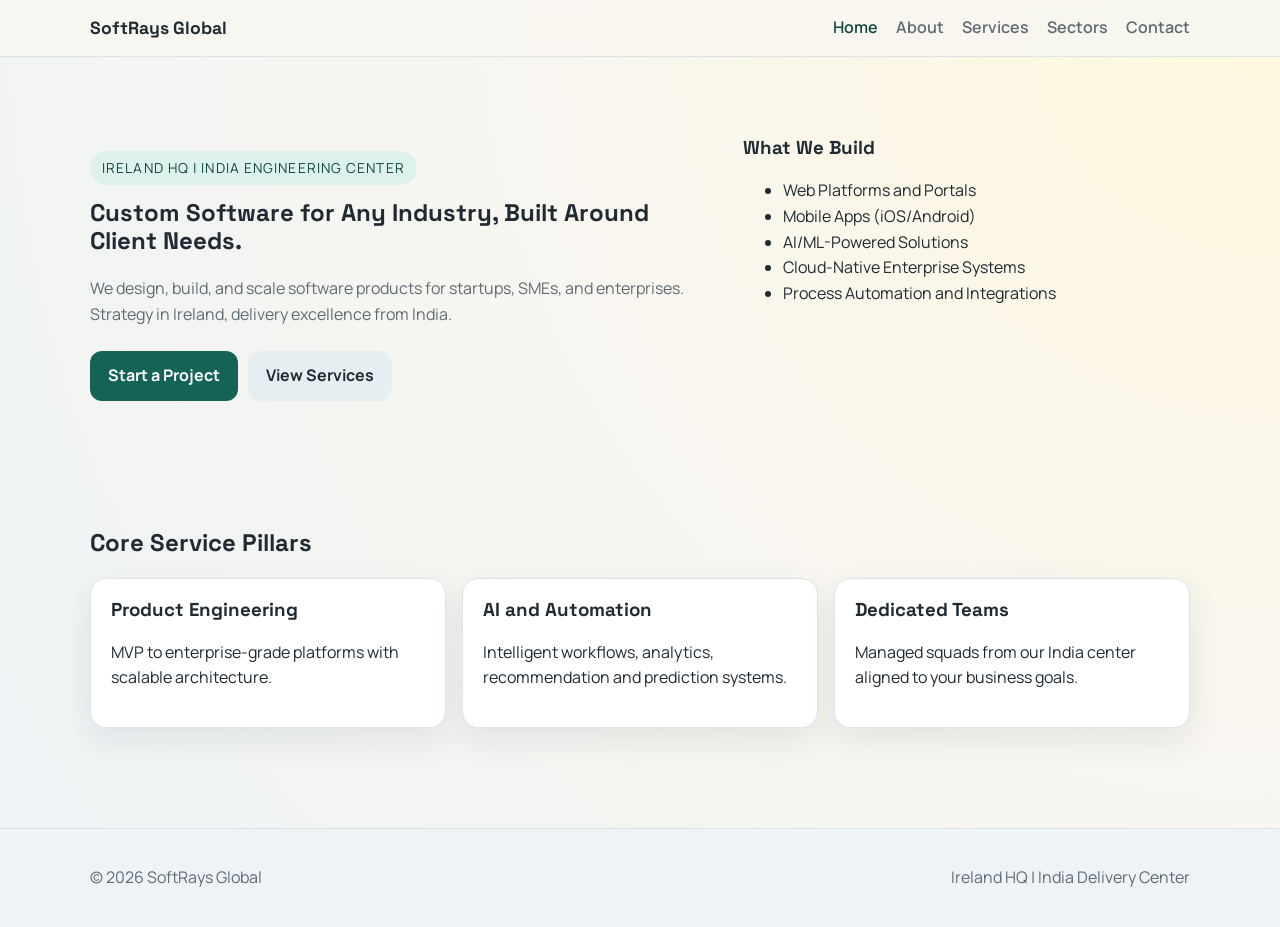
==== index.html @ 31a39e9b "Initial SoftRays website scaffold" ====
<!DOCTYPE html>
<html lang="en">
  <head>
    <meta charset="UTF-8" />
    <meta name="viewport" content="width=device-width, initial-scale=1.0" />
    <title>SoftRays Global | Software Built for Every Sector</title>
    <link rel="preconnect" href="https://fonts.googleapis.com" />
    <link rel="preconnect" href="https://fonts.gstatic.com" crossorigin />
    <link href="https://fonts.googleapis.com/css2?family=Space+Grotesk:wght@400;500;700&family=Manrope:wght@400;500;600&display=swap" rel="stylesheet" />
    <link rel="stylesheet" href="assets/css/styles.css" />
  </head>
  <body>
    <header class="site-header">
      <div class="container nav-wrap">
        <a class="brand" href="index.html">SoftRays Global</a>
        <button class="menu-toggle" aria-label="Toggle navigation">Menu</button>
        <nav class="site-nav">
          <a href="index.html" class="active">Home</a>
          <a href="pages/about.html">About</a>
          <a href="pages/services.html">Services</a>
          <a href="pages/sectors.html">Sectors</a>
          <a href="pages/contact.html">Contact</a>
        </nav>
      </div>
    </header>

    <main>
      <section class="hero">
        <div class="container hero-grid">
          <div>
            <p class="kicker">Ireland HQ | India Engineering Center</p>
            <h1>Custom Software for Any Industry, Built Around Client Needs.</h1>
            <p class="lead">
              We design, build, and scale software products for startups, SMEs, and enterprises.
              Strategy in Ireland, delivery excellence from India.
            </p>
            <div class="cta-row">
              <a class="btn" href="pages/contact.html">Start a Project</a>
              <a class="btn btn-light" href="pages/services.html">View Services</a>
            </div>
          </div>
          <div class="hero-card">
            <h3>What We Build</h3>
            <ul>
              <li>Web Platforms and Portals</li>
              <li>Mobile Apps (iOS/Android)</li>
              <li>AI/ML-Powered Solutions</li>
              <li>Cloud-Native Enterprise Systems</li>
              <li>Process Automation and Integrations</li>
            </ul>
          </div>
        </div>
      </section>

      <section class="section">
        <div class="container">
          <h2>Core Service Pillars</h2>
          <div class="cards">
            <article class="card">
              <h3>Product Engineering</h3>
              <p>MVP to enterprise-grade platforms with scalable architecture.</p>
            </article>
            <article class="card">
              <h3>AI and Automation</h3>
              <p>Intelligent workflows, analytics, recommendation and prediction systems.</p>
            </article>
            <article class="card">
              <h3>Dedicated Teams</h3>
              <p>Managed squads from our India center aligned to your business goals.</p>
            </article>
          </div>
        </div>
      </section>
    </main>

    <footer class="site-footer">
      <div class="container footer-grid">
        <p>© 2026 SoftRays Global</p>
        <p>Ireland HQ | India Delivery Center</p>
      </div>
    </footer>

    <script src="assets/js/main.js"></script>
  </body>
</html>
---- assets/css/styles.css ----
:root {
  --bg: #f8f6ef;
  --surface: #ffffff;
  --ink: #1f2a33;
  --muted: #5f6b73;
  --brand: #146356;
  --brand-strong: #0f4a40;
  --accent: #f4b400;
  --line: #dde4e8;
  --radius: 16px;
  --shadow: 0 12px 32px rgba(16, 29, 35, 0.08);
}

* { box-sizing: border-box; }
html, body { margin: 0; padding: 0; }
body {
  font-family: "Manrope", sans-serif;
  color: var(--ink);
  background: radial-gradient(circle at top right, #fff8dd 0%, var(--bg) 45%, #eef3f6 100%);
  line-height: 1.6;
}

h1, h2, h3 { font-family: "Space Grotesk", sans-serif; line-height: 1.2; margin-top: 0; }
a { color: inherit; text-decoration: none; }

.container { width: min(1100px, 92%); margin: 0 auto; }
.section { padding: 72px 0; }

.site-header {
  position: sticky;
  top: 0;
  z-index: 10;
  backdrop-filter: blur(6px);
  background: rgba(248, 246, 239, 0.88);
  border-bottom: 1px solid var(--line);
}

.nav-wrap {
  display: flex;
  align-items: center;
  justify-content: space-between;
  padding: 14px 0;
}

.brand { font-family: "Space Grotesk", sans-serif; font-weight: 700; font-size: 1.1rem; }
.site-nav { display: flex; gap: 18px; }
.site-nav a { color: var(--muted); font-weight: 600; }
.site-nav a.active, .site-nav a:hover { color: var(--brand-strong); }

.menu-toggle {
  display: none;
  border: 1px solid var(--line);
  border-radius: 999px;
  padding: 8px 14px;
  background: var(--surface);
}

.hero { padding: 80px 0 56px; }
.hero-grid {
  display: grid;
  gap: 28px;
  grid-template-columns: 1.4fr 1fr;
  align-items: start;
}

.kicker {
  display: inline-block;
  font-size: 0.86rem;
  text-transform: uppercase;
  letter-spacing: 0.08em;
  color: var(--brand-strong);
  background: #def2ed;
  border-radius: 999px;
  padding: 6px 12px;
}

.lead { color: var(--muted); max-width: 60ch; }
.cta-row { margin-top: 24px; display: flex; gap: 10px; flex-wrap: wrap; }

.btn {
  display: inline-block;
  background: var(--brand);
  color: #fff;
  border-radius: 12px;
  padding: 12px 18px;
  font-weight: 700;
  border: 0;
  cursor: pointer;
}

.btn:hover { background: var(--brand-strong); }
.btn-light { background: #e7eef2; color: var(--ink); }
.btn-light:hover { background: #d7e1e8; }

.cards {
  display: grid;
  grid-template-columns: repeat(3, minmax(0, 1fr));
  gap: 16px;
}

.card {
  background: var(--surface);
  border: 1px solid var(--line);
  border-radius: var(--radius);
  box-shadow: var(--shadow);
  padding: 20px;
}

.card ul { padding-left: 18px; margin: 0; }
.split { display: grid; grid-template-columns: 1.2fr 1fr; gap: 24px; }

.contact-form { display: grid; gap: 12px; }
label { display: grid; gap: 6px; font-weight: 600; color: var(--muted); }
input, textarea {
  width: 100%;
  border: 1px solid var(--line);
  border-radius: 10px;
  padding: 10px 12px;
  font: inherit;
}

.form-note { margin: 0; color: var(--brand-strong); font-weight: 600; min-height: 1.2em; }

.site-footer {
  border-top: 1px solid var(--line);
  background: #eef3f6;
  margin-top: 28px;
}
.footer-grid {
  display: flex;
  justify-content: space-between;
  gap: 12px;
  padding: 20px 0;
  color: var(--muted);
  flex-wrap: wrap;
}

@media (max-width: 920px) {
  .hero-grid, .split, .cards { grid-template-columns: 1fr 1fr; }
}

@media (max-width: 700px) {
  .menu-toggle { display: inline-block; }
  .site-nav {
    position: absolute;
    top: 62px;
    right: 4%;
    display: none;
    flex-direction: column;
    background: var(--surface);
    border: 1px solid var(--line);
    border-radius: 12px;
    padding: 12px;
    min-width: 180px;
    box-shadow: var(--shadow);
  }
  .site-nav.open { display: flex; }
  .hero-grid, .split, .cards { grid-template-columns: 1fr; }
}
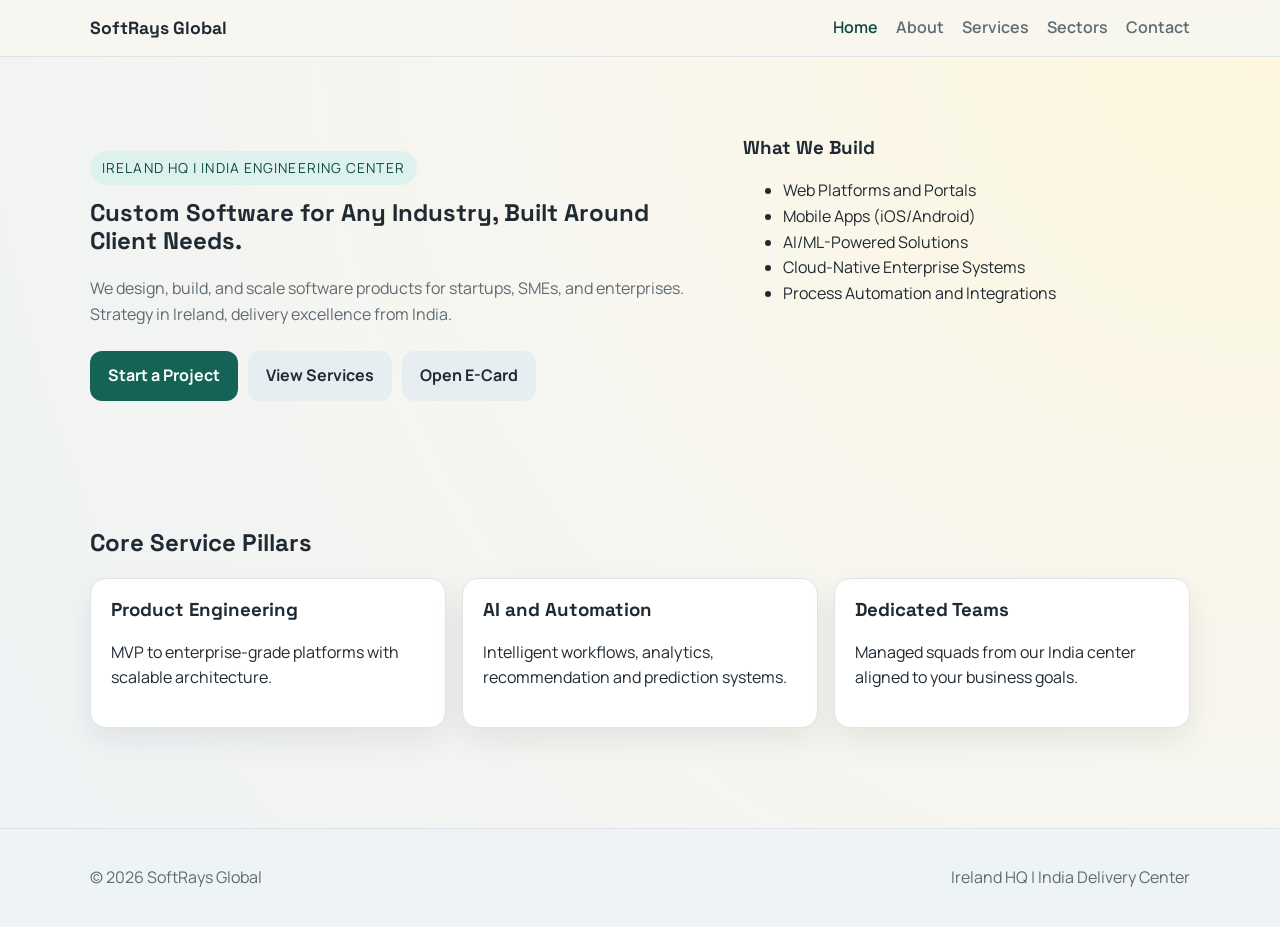
==== commit 5103711e: "Add marketing kit: e-card, QR code, printable visiting card" ====
--- a/index.html
+++ b/index.html
@@ -37,6 +37,7 @@
             <div class="cta-row">
               <a class="btn" href="pages/contact.html">Start a Project</a>
               <a class="btn btn-light" href="pages/services.html">View Services</a>
+              <a class="btn btn-light" href="pages/ecard.html">Open E-Card</a>
             </div>
           </div>
           <div class="hero-card">
--- a/assets/css/styles.css
+++ b/assets/css/styles.css
@@ -135,8 +135,57 @@
   flex-wrap: wrap;
 }
 
+.ecard-layout {
+  display: grid;
+  grid-template-columns: 1.2fr 0.8fr;
+  gap: 18px;
+  align-items: start;
+}
+
+.qr-image {
+  width: 100%;
+  max-width: 280px;
+  border-radius: 12px;
+  border: 1px solid var(--line);
+  background: #fff;
+  padding: 10px;
+}
+
+.tiny {
+  font-size: 0.85rem;
+  color: var(--muted);
+  word-break: break-all;
+}
+
+.visit-card-grid {
+  display: grid;
+  grid-template-columns: repeat(2, minmax(260px, 1fr));
+  gap: 16px;
+}
+
+.visit-card {
+  background: #fff;
+  border: 1px solid var(--line);
+  border-radius: 14px;
+  padding: 24px;
+  min-height: 220px;
+  box-shadow: var(--shadow);
+}
+
+.visit-card.front {
+  background: linear-gradient(145deg, #e7fff8 0%, #c8f0e5 100%);
+}
+
+.mini-qr {
+  width: 120px;
+  height: 120px;
+  border: 1px solid var(--line);
+  border-radius: 10px;
+}
+
 @media (max-width: 920px) {
   .hero-grid, .split, .cards { grid-template-columns: 1fr 1fr; }
+  .ecard-layout { grid-template-columns: 1fr; }
 }
 
 @media (max-width: 700px) {
@@ -156,4 +205,13 @@
   }
   .site-nav.open { display: flex; }
   .hero-grid, .split, .cards { grid-template-columns: 1fr; }
-}
+  .visit-card-grid { grid-template-columns: 1fr; }
+}
+
+@media print {
+  .no-print { display: none !important; }
+  body { background: #fff; }
+  .section { padding: 0; }
+  .visit-card-grid { gap: 10px; }
+  .visit-card { box-shadow: none; }
+}
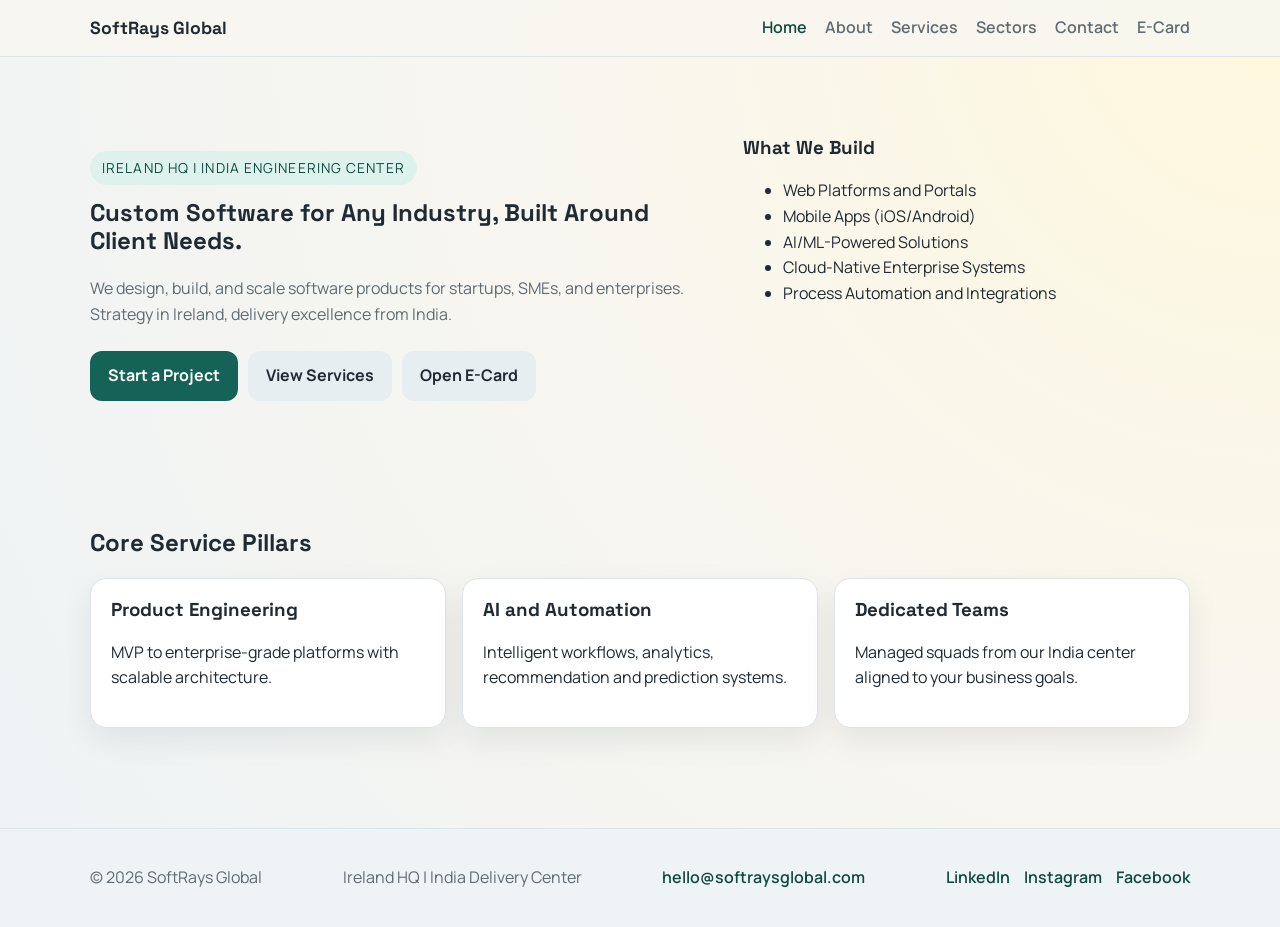
==== commit 541dfe3c: "Add business email and social links across website" ====
--- a/index.html
+++ b/index.html
@@ -20,6 +20,7 @@
           <a href="pages/services.html">Services</a>
           <a href="pages/sectors.html">Sectors</a>
           <a href="pages/contact.html">Contact</a>
+          <a href="pages/ecard.html">E-Card</a>
         </nav>
       </div>
     </header>
@@ -78,6 +79,14 @@
       <div class="container footer-grid">
         <p>© 2026 SoftRays Global</p>
         <p>Ireland HQ | India Delivery Center</p>
+        <p class="footer-links">
+          <a href="mailto:hello@softraysglobal.com">hello@softraysglobal.com</a>
+        </p>
+        <p class="social-links">
+          <a href="https://www.linkedin.com/company/softrays-global/" target="_blank" rel="noopener noreferrer">LinkedIn</a>
+          <a href="https://www.instagram.com/softraysglobal/" target="_blank" rel="noopener noreferrer">Instagram</a>
+          <a href="https://www.facebook.com/softraysglobal/" target="_blank" rel="noopener noreferrer">Facebook</a>
+        </p>
       </div>
     </footer>
 
--- a/assets/css/styles.css
+++ b/assets/css/styles.css
@@ -132,6 +132,18 @@
   gap: 12px;
   padding: 20px 0;
   color: var(--muted);
+  flex-wrap: wrap;
+}
+
+.footer-links a,
+.social-links a {
+  color: var(--brand-strong);
+  font-weight: 600;
+}
+
+.social-links {
+  display: flex;
+  gap: 14px;
   flex-wrap: wrap;
 }
 
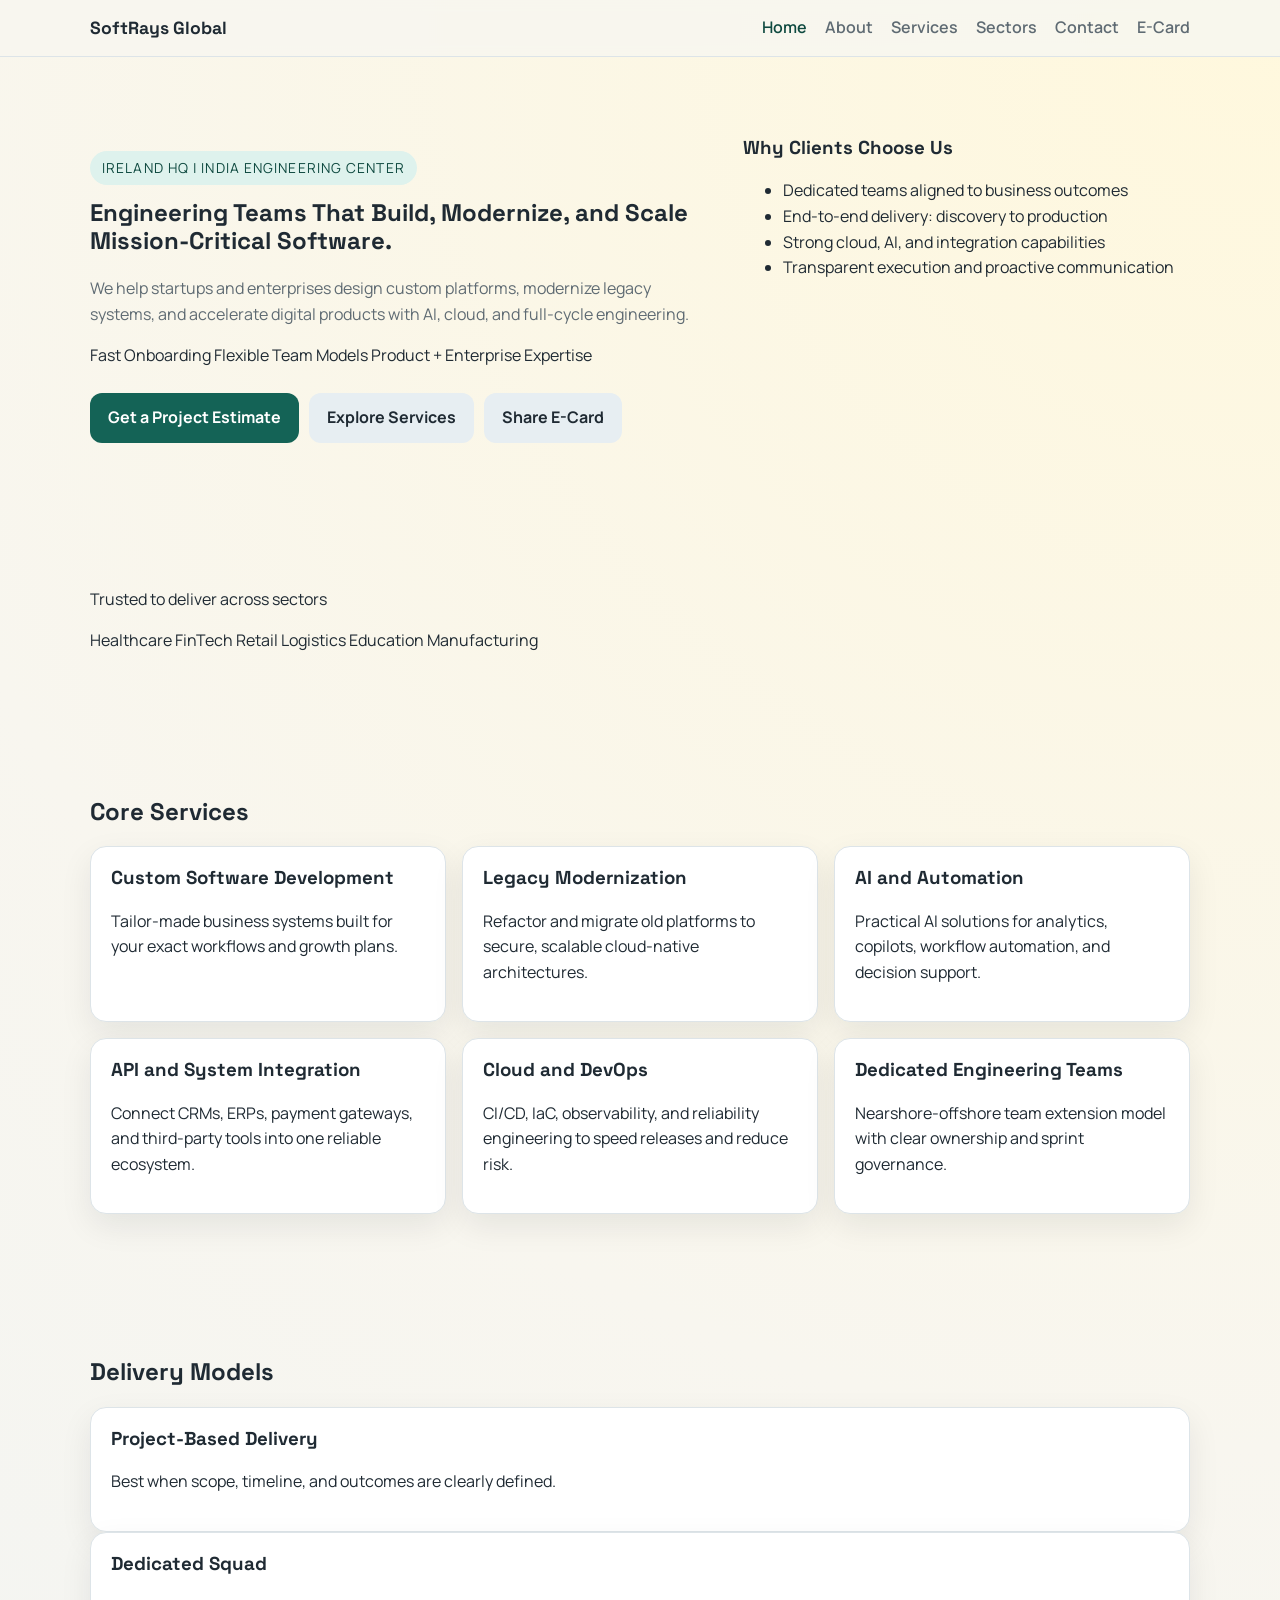
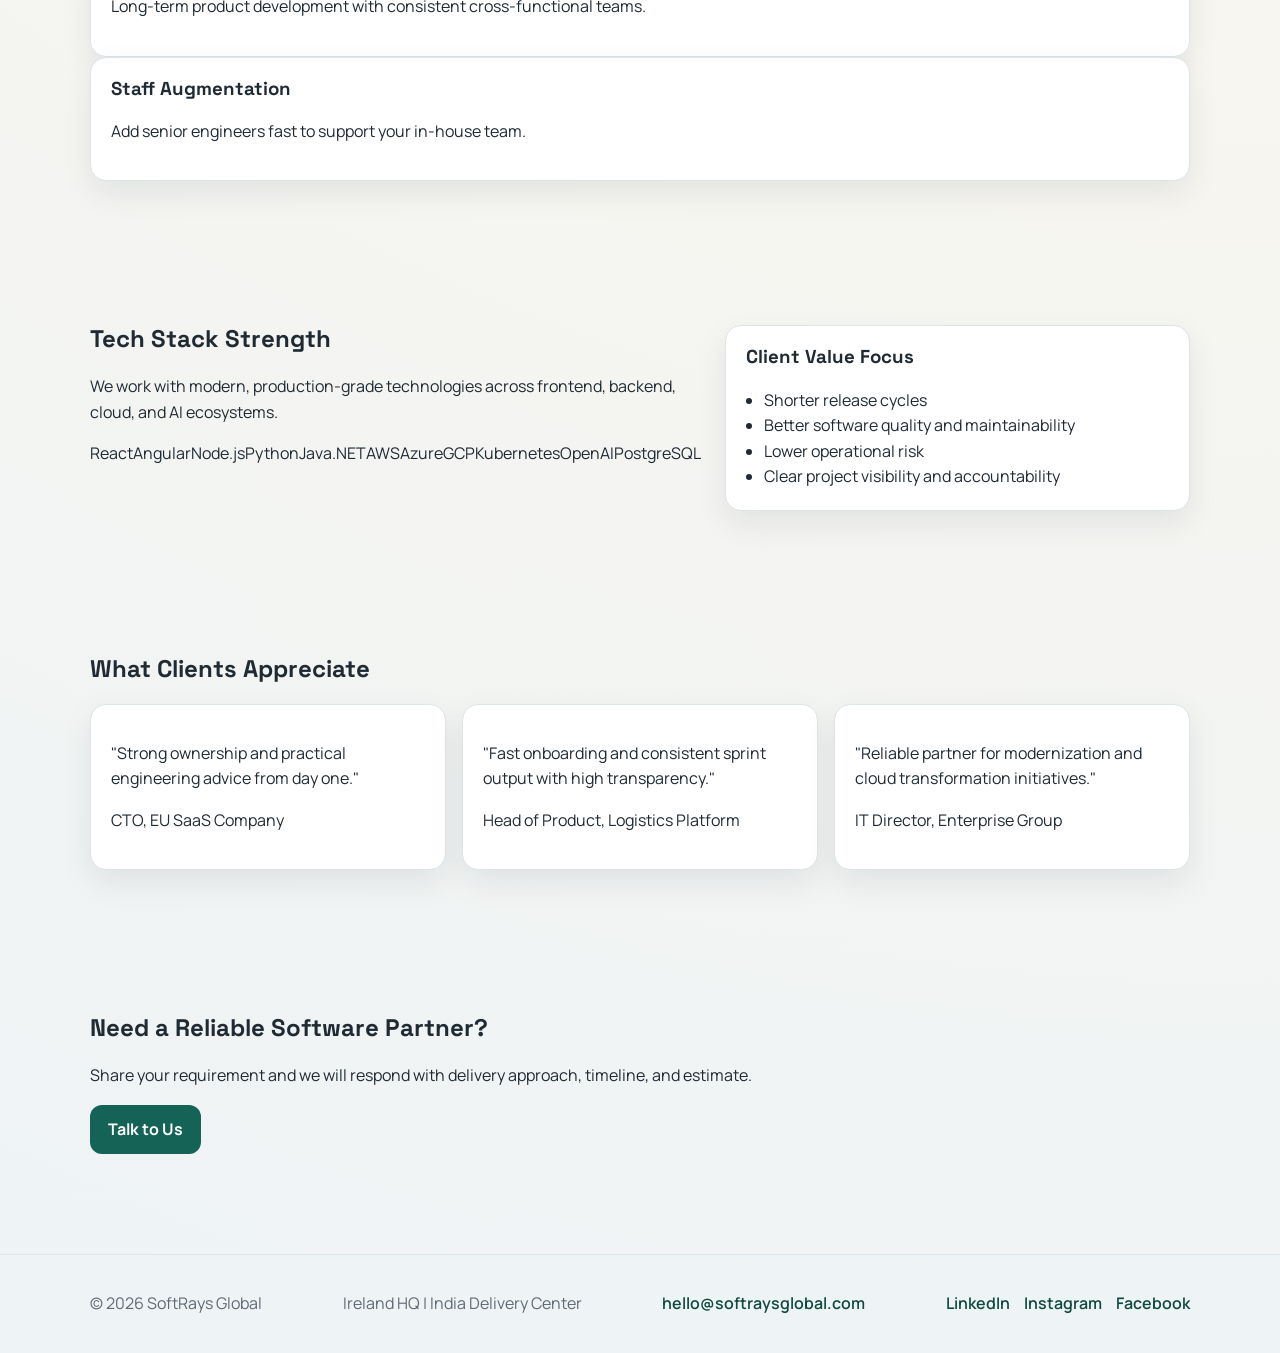
==== commit 0d5486f6: "Bust CSS cache with versioned stylesheet URLs" ====
--- a/index.html
+++ b/index.html
@@ -3,11 +3,11 @@
   <head>
     <meta charset="UTF-8" />
     <meta name="viewport" content="width=device-width, initial-scale=1.0" />
-    <title>SoftRays Global | Software Built for Every Sector</title>
+    <title>SoftRays Global | Custom Software Development Partner</title>
     <link rel="preconnect" href="https://fonts.googleapis.com" />
     <link rel="preconnect" href="https://fonts.gstatic.com" crossorigin />
     <link href="https://fonts.googleapis.com/css2?family=Space+Grotesk:wght@400;500;700&family=Manrope:wght@400;500;600&display=swap" rel="stylesheet" />
-    <link rel="stylesheet" href="assets/css/styles.css" />
+    <link rel="stylesheet" href="assets/css/styles.css?v=20260314" />
   </head>
   <body>
     <header class="site-header">
@@ -26,51 +26,115 @@
     </header>
 
     <main>
-      <section class="hero">
+      <section class="hero hero-pro">
         <div class="container hero-grid">
           <div>
             <p class="kicker">Ireland HQ | India Engineering Center</p>
-            <h1>Custom Software for Any Industry, Built Around Client Needs.</h1>
+            <h1>Engineering Teams That Build, Modernize, and Scale Mission-Critical Software.</h1>
             <p class="lead">
-              We design, build, and scale software products for startups, SMEs, and enterprises.
-              Strategy in Ireland, delivery excellence from India.
+              We help startups and enterprises design custom platforms, modernize legacy systems, and accelerate digital products with AI, cloud, and full-cycle engineering.
             </p>
+            <div class="hero-metrics">
+              <span>Fast Onboarding</span>
+              <span>Flexible Team Models</span>
+              <span>Product + Enterprise Expertise</span>
+            </div>
             <div class="cta-row">
-              <a class="btn" href="pages/contact.html">Start a Project</a>
-              <a class="btn btn-light" href="pages/services.html">View Services</a>
-              <a class="btn btn-light" href="pages/ecard.html">Open E-Card</a>
+              <a class="btn" href="pages/contact.html">Get a Project Estimate</a>
+              <a class="btn btn-light" href="pages/services.html">Explore Services</a>
+              <a class="btn btn-light" href="pages/ecard.html">Share E-Card</a>
             </div>
           </div>
-          <div class="hero-card">
-            <h3>What We Build</h3>
+          <aside class="hero-card proof-card">
+            <h3>Why Clients Choose Us</h3>
             <ul>
-              <li>Web Platforms and Portals</li>
-              <li>Mobile Apps (iOS/Android)</li>
-              <li>AI/ML-Powered Solutions</li>
-              <li>Cloud-Native Enterprise Systems</li>
-              <li>Process Automation and Integrations</li>
+              <li>Dedicated teams aligned to business outcomes</li>
+              <li>End-to-end delivery: discovery to production</li>
+              <li>Strong cloud, AI, and integration capabilities</li>
+              <li>Transparent execution and proactive communication</li>
             </ul>
+          </aside>
+        </div>
+      </section>
+
+      <section class="section trust-strip">
+        <div class="container">
+          <p class="muted-center">Trusted to deliver across sectors</p>
+          <div class="logo-pill-row">
+            <span>Healthcare</span>
+            <span>FinTech</span>
+            <span>Retail</span>
+            <span>Logistics</span>
+            <span>Education</span>
+            <span>Manufacturing</span>
           </div>
         </div>
       </section>
 
       <section class="section">
         <div class="container">
-          <h2>Core Service Pillars</h2>
+          <h2>Core Services</h2>
           <div class="cards">
-            <article class="card">
-              <h3>Product Engineering</h3>
-              <p>MVP to enterprise-grade platforms with scalable architecture.</p>
-            </article>
-            <article class="card">
-              <h3>AI and Automation</h3>
-              <p>Intelligent workflows, analytics, recommendation and prediction systems.</p>
-            </article>
-            <article class="card">
-              <h3>Dedicated Teams</h3>
-              <p>Managed squads from our India center aligned to your business goals.</p>
-            </article>
+            <article class="card"><h3>Custom Software Development</h3><p>Tailor-made business systems built for your exact workflows and growth plans.</p></article>
+            <article class="card"><h3>Legacy Modernization</h3><p>Refactor and migrate old platforms to secure, scalable cloud-native architectures.</p></article>
+            <article class="card"><h3>AI and Automation</h3><p>Practical AI solutions for analytics, copilots, workflow automation, and decision support.</p></article>
+            <article class="card"><h3>API and System Integration</h3><p>Connect CRMs, ERPs, payment gateways, and third-party tools into one reliable ecosystem.</p></article>
+            <article class="card"><h3>Cloud and DevOps</h3><p>CI/CD, IaC, observability, and reliability engineering to speed releases and reduce risk.</p></article>
+            <article class="card"><h3>Dedicated Engineering Teams</h3><p>Nearshore-offshore team extension model with clear ownership and sprint governance.</p></article>
           </div>
+        </div>
+      </section>
+
+      <section class="section section-alt">
+        <div class="container">
+          <h2>Delivery Models</h2>
+          <div class="model-grid">
+            <article class="card"><h3>Project-Based Delivery</h3><p>Best when scope, timeline, and outcomes are clearly defined.</p></article>
+            <article class="card"><h3>Dedicated Squad</h3><p>Long-term product development with consistent cross-functional teams.</p></article>
+            <article class="card"><h3>Staff Augmentation</h3><p>Add senior engineers fast to support your in-house team.</p></article>
+          </div>
+        </div>
+      </section>
+
+      <section class="section">
+        <div class="container split">
+          <div>
+            <h2>Tech Stack Strength</h2>
+            <p>We work with modern, production-grade technologies across frontend, backend, cloud, and AI ecosystems.</p>
+            <div class="chip-row">
+              <span>React</span><span>Angular</span><span>Node.js</span><span>Python</span><span>Java</span><span>.NET</span><span>AWS</span><span>Azure</span><span>GCP</span><span>Kubernetes</span><span>OpenAI</span><span>PostgreSQL</span>
+            </div>
+          </div>
+          <div class="card">
+            <h3>Client Value Focus</h3>
+            <ul>
+              <li>Shorter release cycles</li>
+              <li>Better software quality and maintainability</li>
+              <li>Lower operational risk</li>
+              <li>Clear project visibility and accountability</li>
+            </ul>
+          </div>
+        </div>
+      </section>
+
+      <section class="section section-alt">
+        <div class="container">
+          <h2>What Clients Appreciate</h2>
+          <div class="cards">
+            <article class="card quote"><p>"Strong ownership and practical engineering advice from day one."</p><p class="muted">CTO, EU SaaS Company</p></article>
+            <article class="card quote"><p>"Fast onboarding and consistent sprint output with high transparency."</p><p class="muted">Head of Product, Logistics Platform</p></article>
+            <article class="card quote"><p>"Reliable partner for modernization and cloud transformation initiatives."</p><p class="muted">IT Director, Enterprise Group</p></article>
+          </div>
+        </div>
+      </section>
+
+      <section class="section">
+        <div class="container cta-band">
+          <div>
+            <h2>Need a Reliable Software Partner?</h2>
+            <p>Share your requirement and we will respond with delivery approach, timeline, and estimate.</p>
+          </div>
+          <a class="btn" href="pages/contact.html">Talk to Us</a>
         </div>
       </section>
     </main>
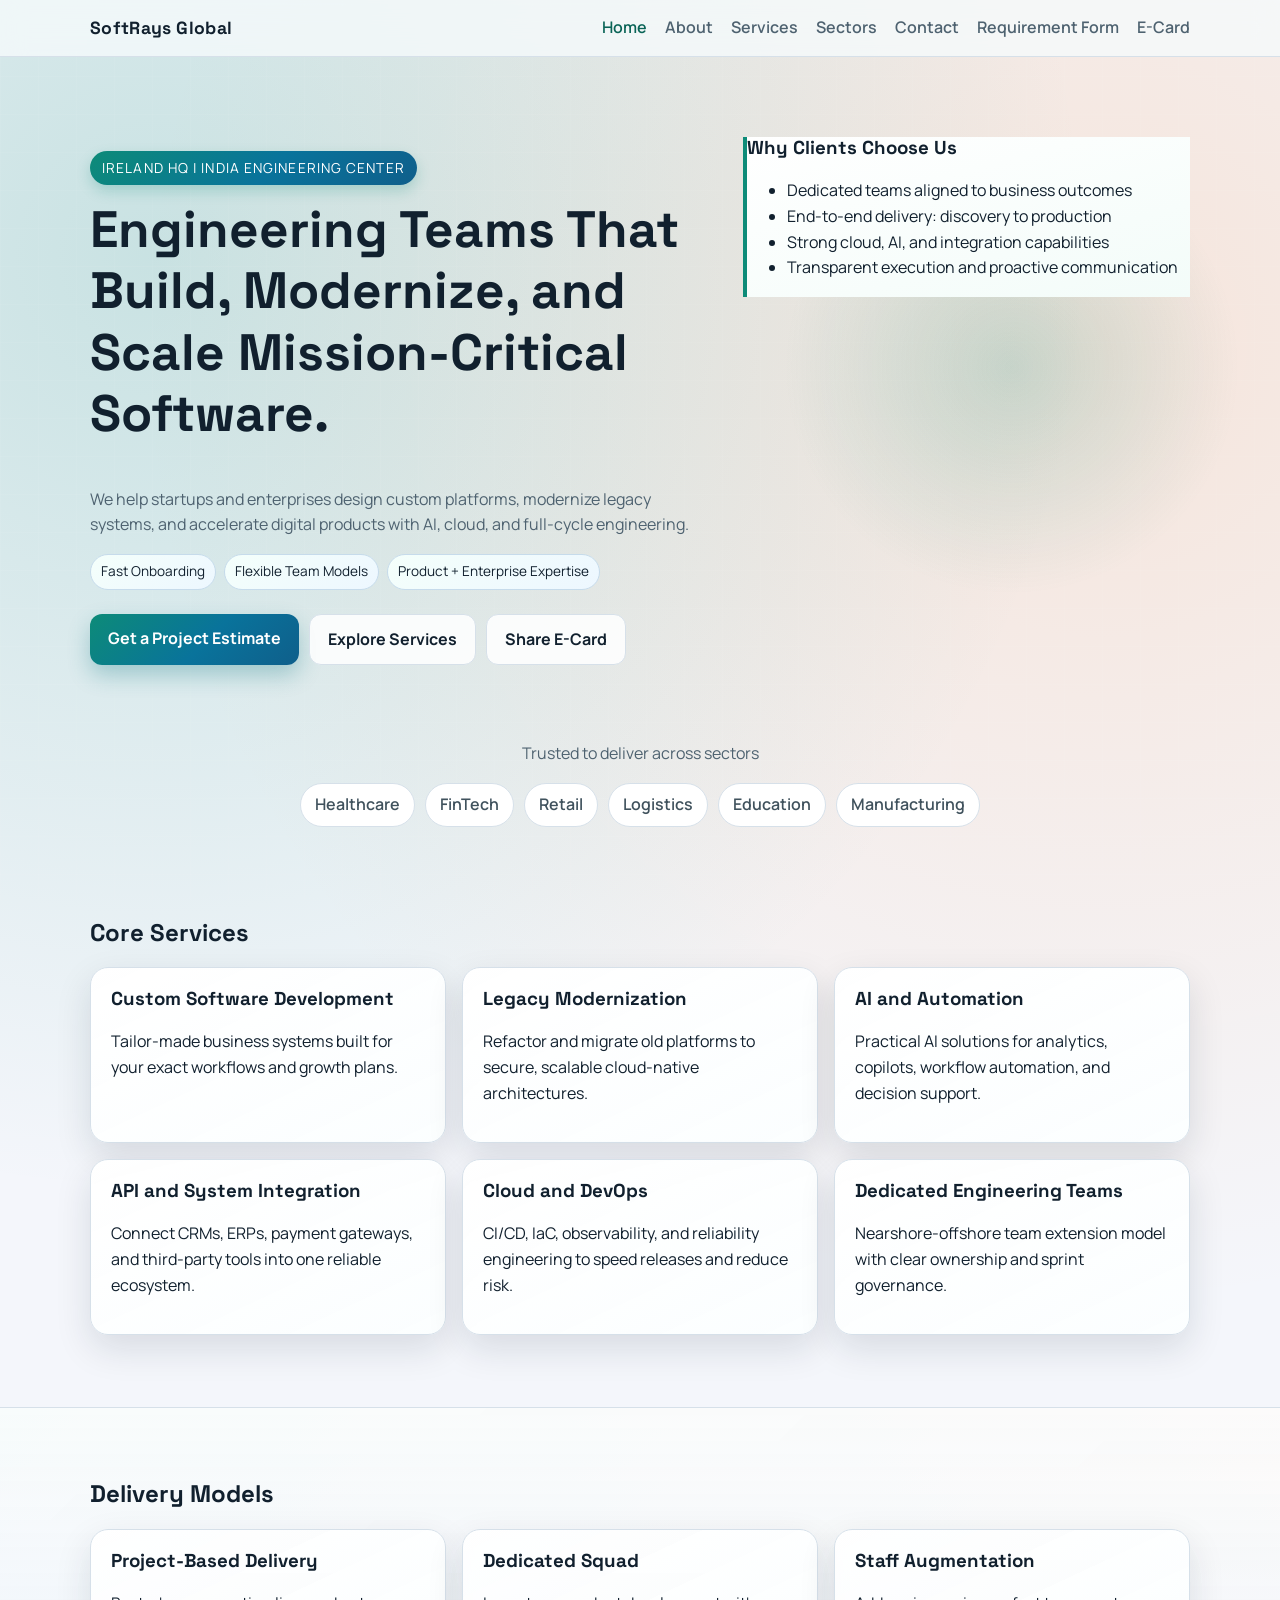
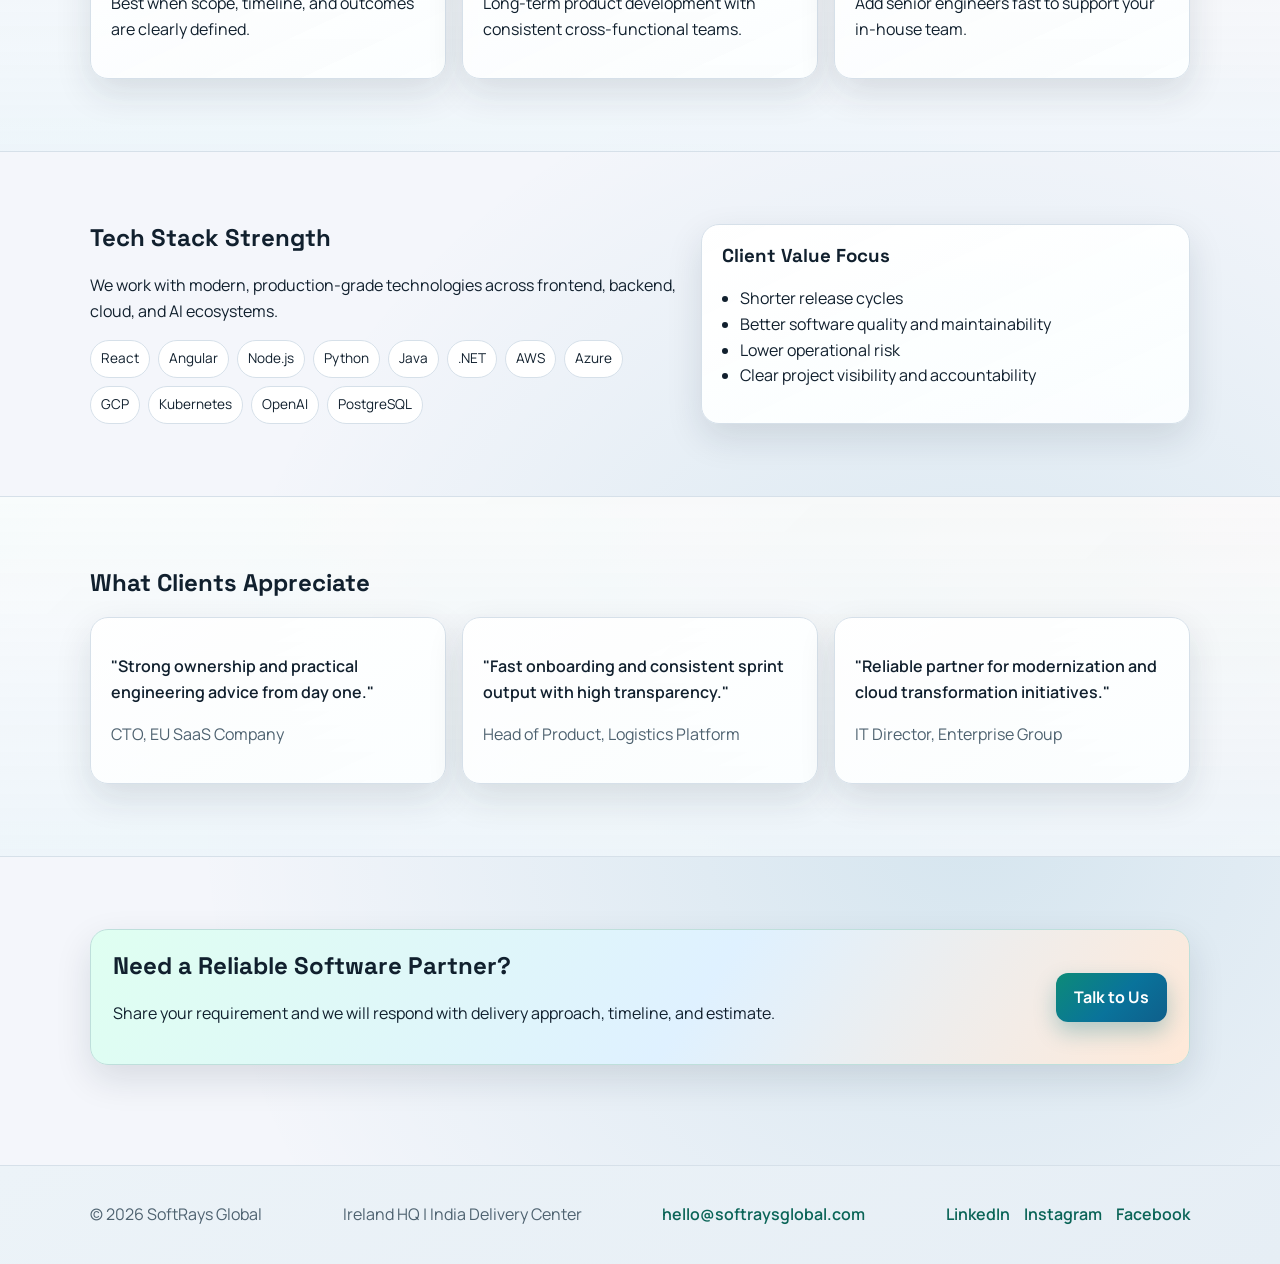
==== commit c0af9294: "Add client requirement form page with structured project intake" ====
--- a/index.html
+++ b/index.html
@@ -20,6 +20,7 @@
           <a href="pages/services.html">Services</a>
           <a href="pages/sectors.html">Sectors</a>
           <a href="pages/contact.html">Contact</a>
+          <a href="pages/requirements.html">Requirement Form</a>
           <a href="pages/ecard.html">E-Card</a>
         </nav>
       </div>
--- a/assets/css/styles.css
+++ b/assets/css/styles.css
@@ -1,14 +1,17 @@
 :root {
-  --bg: #f8f6ef;
+  --bg: #f4f6fb;
   --surface: #ffffff;
-  --ink: #1f2a33;
-  --muted: #5f6b73;
-  --brand: #146356;
-  --brand-strong: #0f4a40;
-  --accent: #f4b400;
-  --line: #dde4e8;
-  --radius: 16px;
-  --shadow: 0 12px 32px rgba(16, 29, 35, 0.08);
+  --ink: #11202e;
+  --muted: #4e6270;
+  --brand: #0d8b78;
+  --brand-strong: #0a6457;
+  --accent: #ff8a36;
+  --line: #d6e0e9;
+  --radius: 18px;
+  --shadow: 0 14px 36px rgba(17, 33, 46, 0.12);
+  --shadow-hover: 0 18px 44px rgba(17, 33, 46, 0.18);
+  --gradient-main: linear-gradient(135deg, #0d8b78 0%, #09739b 55%, #0f5f8b 100%);
+  --gradient-soft: linear-gradient(135deg, rgba(13, 139, 120, 0.1), rgba(255, 138, 54, 0.12));
 }
 
 * { box-sizing: border-box; }
@@ -16,8 +19,26 @@
 body {
   font-family: "Manrope", sans-serif;
   color: var(--ink);
-  background: radial-gradient(circle at top right, #fff8dd 0%, var(--bg) 45%, #eef3f6 100%);
+  background:
+    radial-gradient(circle at 12% 9%, rgba(13, 139, 120, 0.19) 0%, rgba(13, 139, 120, 0) 33%),
+    radial-gradient(circle at 86% 12%, rgba(255, 138, 54, 0.16) 0%, rgba(255, 138, 54, 0) 35%),
+    radial-gradient(circle at 76% 84%, rgba(6, 115, 156, 0.13) 0%, rgba(6, 115, 156, 0) 30%),
+    var(--bg);
   line-height: 1.6;
+  position: relative;
+}
+
+body::before {
+  content: "";
+  position: fixed;
+  inset: 0;
+  background-image:
+    linear-gradient(rgba(255, 255, 255, 0.34) 1px, transparent 1px),
+    linear-gradient(90deg, rgba(255, 255, 255, 0.28) 1px, transparent 1px);
+  background-size: 38px 38px;
+  opacity: 0.18;
+  pointer-events: none;
+  z-index: -1;
 }
 
 h1, h2, h3 { font-family: "Space Grotesk", sans-serif; line-height: 1.2; margin-top: 0; }
@@ -30,8 +51,8 @@
   position: sticky;
   top: 0;
   z-index: 10;
-  backdrop-filter: blur(6px);
-  background: rgba(248, 246, 239, 0.88);
+  backdrop-filter: blur(12px);
+  background: rgba(246, 250, 252, 0.8);
   border-bottom: 1px solid var(--line);
 }
 
@@ -42,7 +63,12 @@
   padding: 14px 0;
 }
 
-.brand { font-family: "Space Grotesk", sans-serif; font-weight: 700; font-size: 1.1rem; }
+.brand {
+  font-family: "Space Grotesk", sans-serif;
+  font-weight: 700;
+  font-size: 1.1rem;
+  letter-spacing: 0.02em;
+}
 .site-nav { display: flex; gap: 18px; }
 .site-nav a { color: var(--muted); font-weight: 600; }
 .site-nav a.active, .site-nav a:hover { color: var(--brand-strong); }
@@ -61,6 +87,21 @@
   gap: 28px;
   grid-template-columns: 1.4fr 1fr;
   align-items: start;
+}
+
+.hero-pro {
+  position: relative;
+}
+
+.hero-pro::after {
+  content: "";
+  position: absolute;
+  right: 3%;
+  top: 12%;
+  width: min(460px, 50vw);
+  height: min(460px, 50vw);
+  background: radial-gradient(circle, rgba(13, 139, 120, 0.19) 0%, rgba(13, 139, 120, 0) 70%);
+  z-index: -1;
 }
 
 .kicker {
@@ -68,10 +109,11 @@
   font-size: 0.86rem;
   text-transform: uppercase;
   letter-spacing: 0.08em;
-  color: var(--brand-strong);
-  background: #def2ed;
+  color: #fff;
+  background: var(--gradient-main);
   border-radius: 999px;
   padding: 6px 12px;
+  box-shadow: 0 6px 14px rgba(13, 139, 120, 0.23);
 }
 
 .lead { color: var(--muted); max-width: 60ch; }
@@ -79,18 +121,29 @@
 
 .btn {
   display: inline-block;
-  background: var(--brand);
+  background: var(--gradient-main);
   color: #fff;
   border-radius: 12px;
   padding: 12px 18px;
   font-weight: 700;
   border: 0;
   cursor: pointer;
-}
-
-.btn:hover { background: var(--brand-strong); }
-.btn-light { background: #e7eef2; color: var(--ink); }
-.btn-light:hover { background: #d7e1e8; }
+  box-shadow: 0 10px 22px rgba(12, 119, 129, 0.3);
+  transition: transform 0.2s ease, box-shadow 0.2s ease, filter 0.2s ease;
+}
+
+.btn:hover {
+  transform: translateY(-2px);
+  box-shadow: 0 14px 28px rgba(12, 119, 129, 0.35);
+  filter: saturate(1.04);
+}
+.btn-light {
+  background: rgba(255, 255, 255, 0.85);
+  color: var(--ink);
+  border: 1px solid var(--line);
+  box-shadow: none;
+}
+.btn-light:hover { background: #ffffff; }
 
 .cards {
   display: grid;
@@ -99,17 +152,40 @@
 }
 
 .card {
-  background: var(--surface);
+  background: linear-gradient(155deg, rgba(255, 255, 255, 0.97), rgba(251, 254, 255, 0.94));
   border: 1px solid var(--line);
   border-radius: var(--radius);
   box-shadow: var(--shadow);
   padding: 20px;
+  transition: transform 0.22s ease, box-shadow 0.22s ease, border-color 0.22s ease;
+}
+
+.cards .card:hover,
+.model-grid .card:hover {
+  transform: translateY(-4px);
+  box-shadow: var(--shadow-hover);
+  border-color: #bdd1df;
 }
 
 .card ul { padding-left: 18px; margin: 0; }
 .split { display: grid; grid-template-columns: 1.2fr 1fr; gap: 24px; }
 
 .contact-form { display: grid; gap: 12px; }
+.requirement-form .grid-2 {
+  display: grid;
+  grid-template-columns: repeat(2, minmax(0, 1fr));
+  gap: 12px;
+}
+
+.requirement-form select {
+  width: 100%;
+  border: 1px solid var(--line);
+  border-radius: 10px;
+  padding: 10px 12px;
+  font: inherit;
+  background: #fff;
+}
+
 label { display: grid; gap: 6px; font-weight: 600; color: var(--muted); }
 input, textarea {
   width: 100%;
@@ -123,7 +199,7 @@
 
 .site-footer {
   border-top: 1px solid var(--line);
-  background: #eef3f6;
+  background: linear-gradient(145deg, #ecf3f8, #e6eef5);
   margin-top: 28px;
 }
 .footer-grid {
@@ -169,6 +245,107 @@
   word-break: break-all;
 }
 
+.hero-pro h1 {
+  font-size: clamp(2rem, 4vw, 3.2rem);
+  max-width: 18ch;
+}
+
+.hero-metrics {
+  margin-top: 14px;
+  display: flex;
+  flex-wrap: wrap;
+  gap: 8px;
+}
+
+.hero-metrics span {
+  font-size: 0.85rem;
+  padding: 6px 10px;
+  background: linear-gradient(145deg, #f4fffb, #edf7ff);
+  border: 1px solid #c6dbeb;
+  border-radius: 999px;
+}
+
+.proof-card {
+  border-left: 4px solid var(--brand);
+  background: linear-gradient(165deg, #ffffff, #f3fcf9);
+}
+
+.muted-center {
+  text-align: center;
+  color: var(--muted);
+  margin-top: 0;
+}
+
+.trust-strip {
+  padding-top: 20px;
+  padding-bottom: 20px;
+}
+
+.logo-pill-row {
+  display: flex;
+  flex-wrap: wrap;
+  gap: 10px;
+  justify-content: center;
+}
+
+.logo-pill-row span {
+  padding: 8px 14px;
+  border: 1px solid var(--line);
+  background: #fff;
+  border-radius: 999px;
+  font-weight: 600;
+  color: #40525d;
+}
+
+.section-alt {
+  background:
+    linear-gradient(180deg, rgba(255, 255, 255, 0.8), rgba(239, 246, 252, 0.9)),
+    var(--gradient-soft);
+  border-top: 1px solid var(--line);
+  border-bottom: 1px solid var(--line);
+}
+
+.model-grid {
+  display: grid;
+  grid-template-columns: repeat(3, minmax(0, 1fr));
+  gap: 16px;
+}
+
+.chip-row {
+  margin-top: 14px;
+  display: flex;
+  flex-wrap: wrap;
+  gap: 8px;
+}
+
+.chip-row span {
+  font-size: 0.85rem;
+  border-radius: 999px;
+  padding: 7px 10px;
+  border: 1px solid var(--line);
+  background: #fff;
+}
+
+.quote p:first-child {
+  font-weight: 600;
+}
+
+.muted {
+  color: var(--muted);
+}
+
+.cta-band {
+  display: flex;
+  align-items: center;
+  justify-content: space-between;
+  gap: 16px;
+  background: linear-gradient(125deg, #dffff1 0%, #dff1ff 55%, #ffe9d8 100%);
+  border: 1px solid #bedfdb;
+  border-radius: 18px;
+  padding: 22px;
+  box-shadow: var(--shadow);
+}
+
 .visit-card-grid {
   display: grid;
   grid-template-columns: repeat(2, minmax(260px, 1fr));
@@ -185,7 +362,7 @@
 }
 
 .visit-card.front {
-  background: linear-gradient(145deg, #e7fff8 0%, #c8f0e5 100%);
+  background: linear-gradient(145deg, #dbfff4 0%, #c6f0e4 40%, #f2fffb 100%);
 }
 
 .mini-qr {
@@ -198,6 +375,7 @@
 @media (max-width: 920px) {
   .hero-grid, .split, .cards { grid-template-columns: 1fr 1fr; }
   .ecard-layout { grid-template-columns: 1fr; }
+  .model-grid { grid-template-columns: 1fr 1fr; }
 }
 
 @media (max-width: 700px) {
@@ -208,7 +386,7 @@
     right: 4%;
     display: none;
     flex-direction: column;
-    background: var(--surface);
+    background: rgba(255, 255, 255, 0.98);
     border: 1px solid var(--line);
     border-radius: 12px;
     padding: 12px;
@@ -218,11 +396,15 @@
   .site-nav.open { display: flex; }
   .hero-grid, .split, .cards { grid-template-columns: 1fr; }
   .visit-card-grid { grid-template-columns: 1fr; }
+  .model-grid { grid-template-columns: 1fr; }
+  .cta-band { flex-direction: column; align-items: flex-start; }
+  .requirement-form .grid-2 { grid-template-columns: 1fr; }
 }
 
 @media print {
   .no-print { display: none !important; }
   body { background: #fff; }
+  body::before { display: none; }
   .section { padding: 0; }
   .visit-card-grid { gap: 10px; }
   .visit-card { box-shadow: none; }
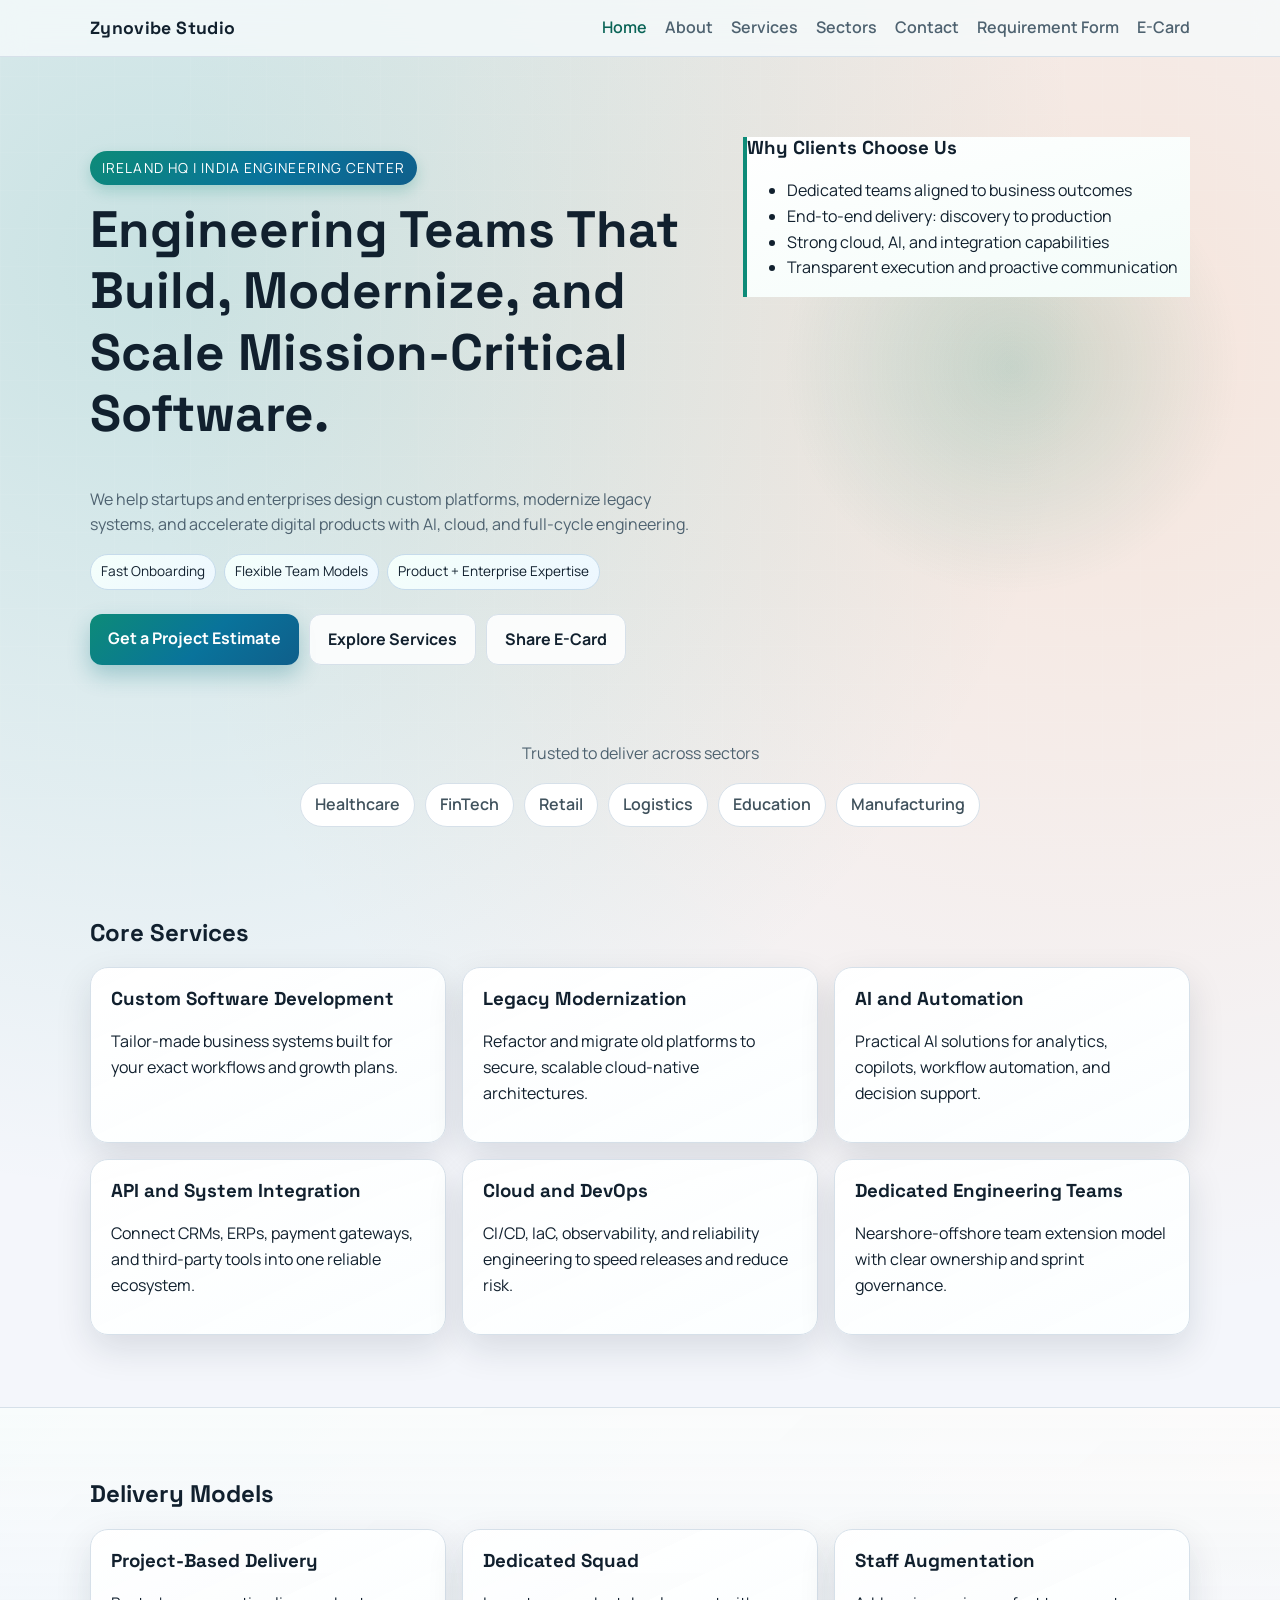
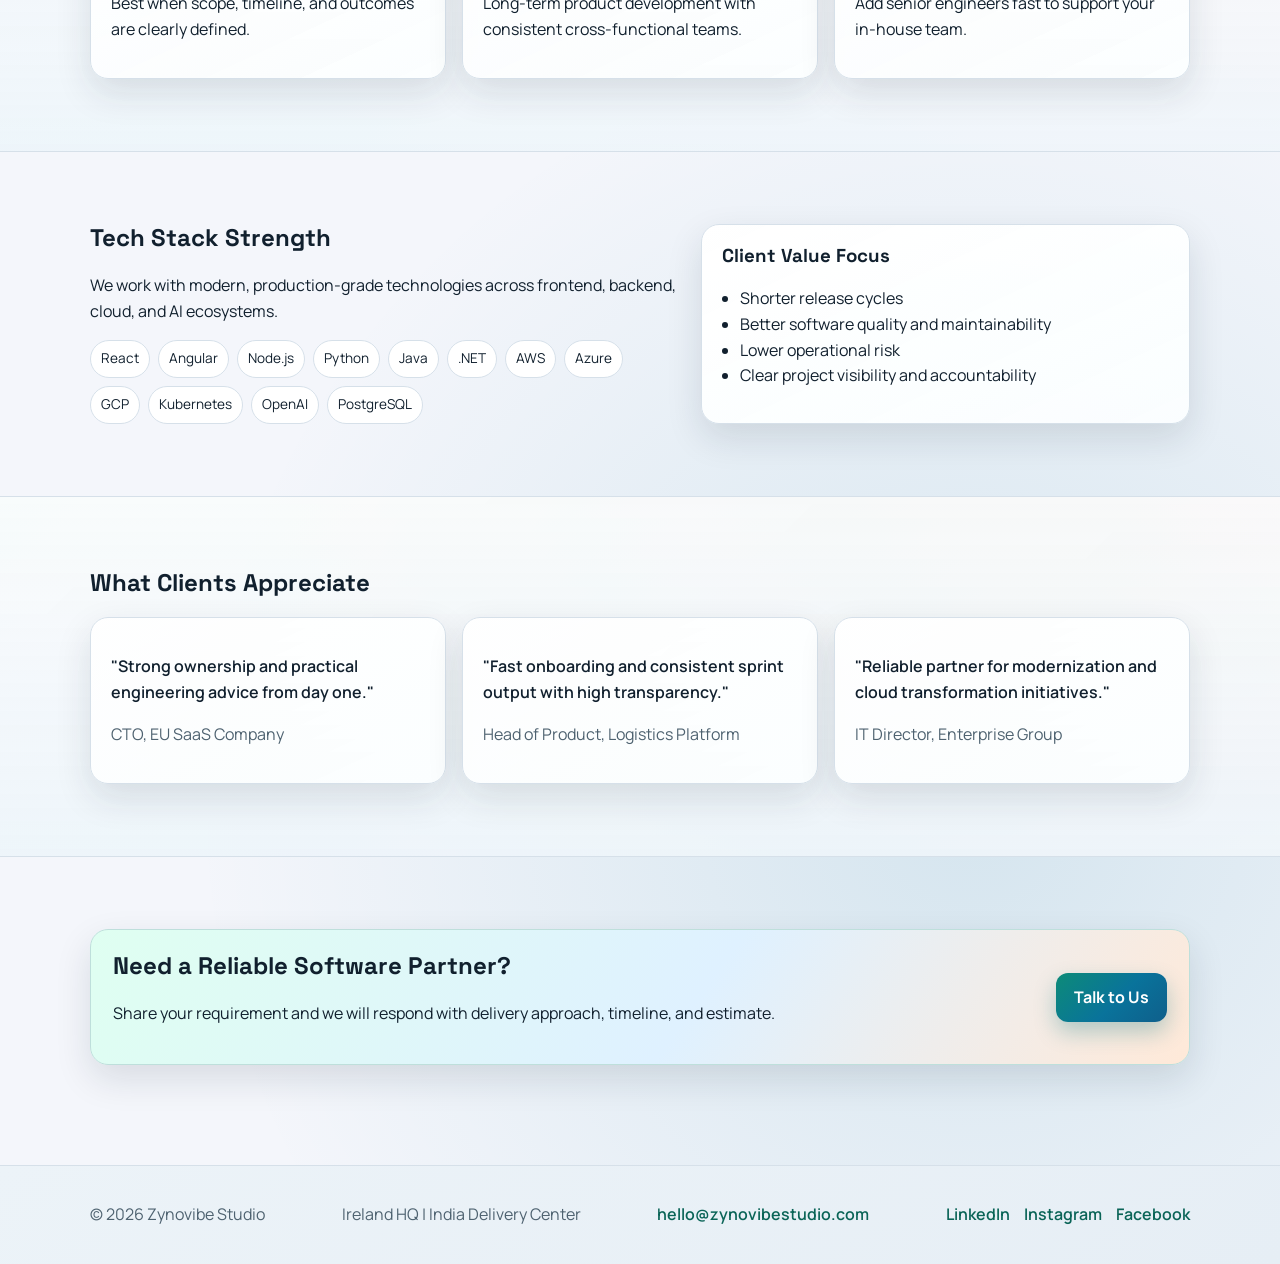
==== commit 13af220f: "Rebrand website to Zynovibe Studio" ====
--- a/index.html
+++ b/index.html
@@ -3,7 +3,7 @@
   <head>
     <meta charset="UTF-8" />
     <meta name="viewport" content="width=device-width, initial-scale=1.0" />
-    <title>SoftRays Global | Custom Software Development Partner</title>
+    <title>Zynovibe Studio | Custom Software Development Partner</title>
     <link rel="preconnect" href="https://fonts.googleapis.com" />
     <link rel="preconnect" href="https://fonts.gstatic.com" crossorigin />
     <link href="https://fonts.googleapis.com/css2?family=Space+Grotesk:wght@400;500;700&family=Manrope:wght@400;500;600&display=swap" rel="stylesheet" />
@@ -12,7 +12,7 @@
   <body>
     <header class="site-header">
       <div class="container nav-wrap">
-        <a class="brand" href="index.html">SoftRays Global</a>
+        <a class="brand" href="index.html">Zynovibe Studio</a>
         <button class="menu-toggle" aria-label="Toggle navigation">Menu</button>
         <nav class="site-nav">
           <a href="index.html" class="active">Home</a>
@@ -142,15 +142,15 @@
 
     <footer class="site-footer">
       <div class="container footer-grid">
-        <p>© 2026 SoftRays Global</p>
+        <p>© 2026 Zynovibe Studio</p>
         <p>Ireland HQ | India Delivery Center</p>
         <p class="footer-links">
-          <a href="mailto:hello@softraysglobal.com">hello@softraysglobal.com</a>
+          <a href="mailto:hello@zynovibestudio.com">hello@zynovibestudio.com</a>
         </p>
         <p class="social-links">
-          <a href="https://www.linkedin.com/company/softrays-global/" target="_blank" rel="noopener noreferrer">LinkedIn</a>
-          <a href="https://www.instagram.com/softraysglobal/" target="_blank" rel="noopener noreferrer">Instagram</a>
-          <a href="https://www.facebook.com/softraysglobal/" target="_blank" rel="noopener noreferrer">Facebook</a>
+          <a href="https://www.linkedin.com/company/zynovibestudio/" target="_blank" rel="noopener noreferrer">LinkedIn</a>
+          <a href="https://www.instagram.com/zynovibestudio/" target="_blank" rel="noopener noreferrer">Instagram</a>
+          <a href="https://www.facebook.com/zynovibestudio/" target="_blank" rel="noopener noreferrer">Facebook</a>
         </p>
       </div>
     </footer>
